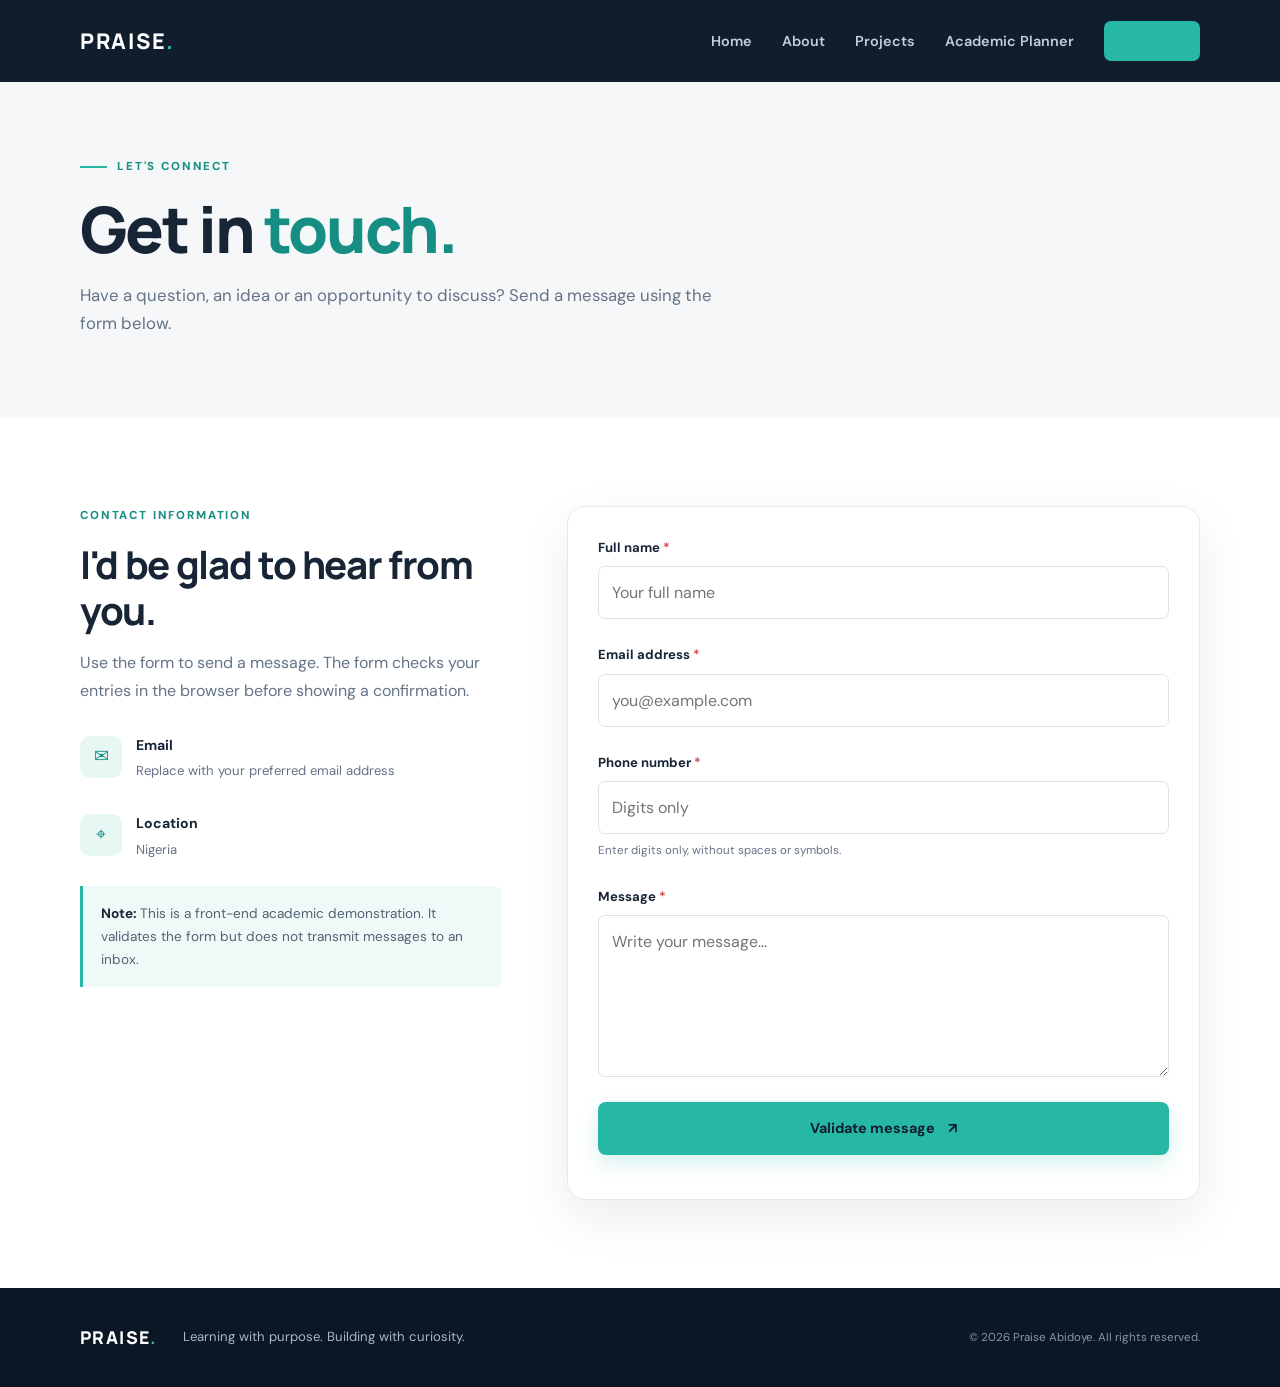
==== contact.html @ a43e48c1 "Initial Website Upload" ====
<!DOCTYPE html>
<html lang="en">
<head>
  <meta charset="UTF-8">
  <meta name="viewport" content="width=device-width, initial-scale=1.0">
  <meta name="description" content="Contact Praise Abidoye.">
  <title>Contact | Praise Abidoye</title>
  <link rel="preconnect" href="https://fonts.googleapis.com">
  <link rel="preconnect" href="https://fonts.gstatic.com" crossorigin>
  <link href="https://fonts.googleapis.com/css2?family=DM+Sans:wght@400;500;600;700&family=Manrope:wght@400;500;600;700;800&display=swap" rel="stylesheet">
  <link rel="stylesheet" href="css/style.css">
  <script src="js/script.js" defer></script>
</head>
<body>
  <a class="skip-link" href="#main">Skip to content</a>
  <header class="site-header"><nav class="nav container" aria-label="Main navigation">
    <a class="brand" href="index.html">PRAISE<span>.</span></a>
    <button class="menu-toggle" type="button" aria-label="Open navigation" aria-expanded="false" aria-controls="nav-menu"><span></span><span></span><span></span></button>
    <ul class="nav-menu" id="nav-menu"><li><a href="index.html">Home</a></li><li><a href="about.html">About</a></li><li><a href="projects.html">Projects</a></li><li><a href="planner.html">Academic Planner</a></li><li><a href="contact.html" aria-current="page" class="nav-cta">Contact</a></li></ul>
  </nav></header>

  <main id="main">
    <section class="page-hero"><div class="container"><p class="eyebrow"><span class="eyebrow-line"></span> LET'S CONNECT</p><h1>Get in <span class="accent-text">touch.</span></h1><p>Have a question, an idea or an opportunity to discuss? Send a message using the form below.</p></div></section>
    <section class="section container contact-layout">
      <div class="contact-copy"><p class="eyebrow">CONTACT INFORMATION</p><h2>I'd be glad to hear from you.</h2><p>Use the form to send a message. The form checks your entries in the browser before showing a confirmation.</p>
        <div class="contact-detail"><span class="contact-icon">✉</span><div><strong>Email</strong><p>Replace with your preferred email address</p></div></div>
        <div class="contact-detail"><span class="contact-icon">⌖</span><div><strong>Location</strong><p>Nigeria</p></div></div>
        <div class="notice"><strong>Note:</strong> This is a front-end academic demonstration. It validates the form but does not transmit messages to an inbox.</div>
      </div>
      <form id="contact-form" class="contact-form" novalidate>
        <div class="form-field"><label for="contact-name">Full name <span>*</span></label><input id="contact-name" name="name" type="text" autocomplete="name" placeholder="Your full name" required><small class="field-error" id="name-error"></small></div>
        <div class="form-field"><label for="contact-email">Email address <span>*</span></label><input id="contact-email" name="email" type="email" autocomplete="email" placeholder="you@example.com" required><small class="field-error" id="email-error"></small></div>
        <div class="form-field"><label for="contact-phone">Phone number <span>*</span></label><input id="contact-phone" name="phone" type="tel" inputmode="numeric" autocomplete="tel" placeholder="Digits only" required><small class="field-hint">Enter digits only, without spaces or symbols.</small><small class="field-error" id="phone-error"></small></div>
        <div class="form-field"><label for="contact-message">Message <span>*</span></label><textarea id="contact-message" name="message" rows="5" placeholder="Write your message..." required></textarea><small class="field-error" id="message-error"></small></div>
        <button class="button button-primary submit-button" type="submit">Validate message <span aria-hidden="true">↗</span></button>
        <p id="form-status" class="form-status" role="status" aria-live="polite"></p>
      </form>
    </section>
  </main>
  <footer class="site-footer"><div class="container footer-inner"><a class="brand brand-light" href="index.html">PRAISE<span>.</span></a><p>Learning with purpose. Building with curiosity.</p><small>© <span class="current-year">2026</span> Praise Abidoye. All rights reserved.</small></div></footer>
</body>
</html>
---- css/style.css ----
/* PRAISE ABIDOYE — ACADEMIC PORTFOLIO
   Original responsive styling using CSS Grid and Flexbox. */

:root {
  --navy: #101d2d;
  --navy-soft: #1b2d40;
  --ink: #172536;
  --muted: #647386;
  --teal: #27b7a5;
  --teal-dark: #168e83;
  --paper: #f5f7f8;
  --white: #ffffff;
  --line: #e3e9ed;
  --shadow: 0 18px 50px rgba(16, 29, 45, .08);
  --radius: 18px;
}

* { box-sizing: border-box; margin: 0; padding: 0; }
html { scroll-behavior: smooth; }
body {
  background: var(--white);
  color: var(--ink);
  font-family: "DM Sans", Arial, sans-serif;
  line-height: 1.7;
  -webkit-font-smoothing: antialiased;
}
img { display: block; max-width: 100%; }
a { color: inherit; text-decoration: none; }
button, input, textarea, select { font: inherit; }
button, a { -webkit-tap-highlight-color: transparent; }
.container { width: min(1120px, calc(100% - 48px)); margin-inline: auto; }
h1, h2, h3, .brand { font-family: "Manrope", Arial, sans-serif; letter-spacing: -.035em; }
h1 { font-size: clamp(2.7rem, 6vw, 5.3rem); line-height: 1.08; font-weight: 800; }
h2 { font-size: clamp(1.8rem, 3vw, 2.65rem); line-height: 1.2; font-weight: 750; }
h3 { font-size: 1.15rem; line-height: 1.35; }
p { color: var(--muted); }
.accent-text { color: var(--teal-dark); }
.small-text { font-size: .82rem; }
.muted { color: var(--muted); }
.skip-link { position: absolute; left: -999px; top: 10px; background: var(--teal); color: var(--navy); padding: 10px 14px; z-index: 1000; }
.skip-link:focus { left: 10px; }

/* Header and navigation */
.site-header { background: var(--navy); color: var(--white); position: relative; z-index: 20; }
.nav { min-height: 82px; display: flex; align-items: center; justify-content: space-between; gap: 24px; }
.brand { color: var(--white); font-size: 1.35rem; font-weight: 800; letter-spacing: .08em; }
.brand span { color: var(--teal); }
.nav-menu { display: flex; align-items: center; gap: 30px; list-style: none; }
.nav-menu a { color: #c4ced8; font-size: .9rem; font-weight: 600; transition: color .2s ease; }
.nav-menu a:hover, .nav-menu a[aria-current="page"] { color: var(--teal); }
.nav-menu .nav-cta { color: var(--navy); background: var(--teal); padding: 11px 19px; border-radius: 7px; }
.nav-menu .nav-cta:hover { color: var(--navy); background: #6bd6c9; }
.menu-toggle { display: none; background: transparent; border: 0; cursor: pointer; padding: 8px; }
.menu-toggle span { display: block; width: 25px; height: 2px; margin: 5px; background: white; transition: .2s; }

/* Home hero */
.hero { min-height: 610px; display: grid; grid-template-columns: 1.15fr .85fr; align-items: center; gap: 70px; padding-block: 85px; }
.eyebrow { display: flex; align-items: center; gap: 10px; color: var(--teal-dark); font-size: .72rem; font-weight: 800; letter-spacing: .16em; margin-bottom: 17px; }
.eyebrow-line { width: 27px; height: 2px; background: var(--teal); display: inline-block; }
.hero h1 { max-width: 680px; }
.hero-intro { max-width: 590px; margin-top: 24px; font-size: 1.08rem; line-height: 1.9; }
.hero-intro strong { color: var(--ink); }
.hero-actions { display: flex; flex-wrap: wrap; gap: 12px; margin-top: 32px; }
.button { display: inline-flex; align-items: center; justify-content: center; gap: 13px; border: 1px solid transparent; border-radius: 8px; padding: 13px 20px; font-weight: 700; font-size: .9rem; cursor: pointer; transition: transform .2s ease, background .2s ease, box-shadow .2s ease; }
.button:hover { transform: translateY(-2px); }
.button-primary { background: var(--teal); color: var(--navy); box-shadow: 0 8px 20px rgba(39,183,165,.2); }
.button-primary:hover { background: #59d0c2; }
.button-ghost { border-color: var(--line); color: var(--ink); background: var(--white); }
.button-ghost:hover { border-color: var(--teal); }
.hero-note { margin-top: 34px; color: var(--muted); font-size: .82rem; display: flex; align-items: center; gap: 9px; }
.status-dot { display: inline-block; width: 8px; height: 8px; background: var(--teal); border-radius: 50%; box-shadow: 0 0 0 4px rgba(39,183,165,.13); }
.hero-visual { position: relative; min-height: 430px; display: grid; place-items: center; }
.portrait-frame { width: min(340px, 82%); height: 400px; position: relative; z-index: 2; border-radius: 48% 48% 20px 20px; overflow: hidden; background: #dce7e7; box-shadow: var(--shadow); }
.portrait-frame img { width: 100%; height: 100%; object-fit: cover; }
.floating-card { position: absolute; z-index: 3; bottom: 42px; left: -5px; display: flex; align-items: center; gap: 12px; padding: 14px 18px; background: white; border-radius: 12px; box-shadow: var(--shadow); }
.floating-icon { width: 38px; height: 38px; border-radius: 10px; display: grid; place-items: center; color: var(--teal-dark); background: #e4f7f4; font-size: 1.4rem; }
.floating-card strong, .floating-card small { display: block; }
.floating-card strong { font-size: .83rem; }
.floating-card small { color: var(--muted); font-size: .72rem; }
.visual-orbit { position: absolute; border: 1px solid #d8ece9; border-radius: 50%; }
.orbit-one { width: 420px; height: 420px; }
.orbit-two { width: 480px; height: 480px; border-style: dashed; opacity: .6; }

/* Intro and reusable sections */
.intro-strip { background: var(--paper); padding-block: 55px; }
.intro-grid { display: grid; grid-template-columns: 1fr 1.1fr auto; align-items: center; gap: 45px; }
.intro-grid h2 { font-size: clamp(1.5rem, 2.7vw, 2.1rem); }
.intro-grid > p { max-width: 450px; }
.text-link { color: var(--teal-dark); font-weight: 800; font-size: .88rem; display: inline-flex; gap: 9px; align-items: center; white-space: nowrap; }
.text-link:hover { color: var(--navy); }
.section { padding-block: 88px; }
.section-heading { display: flex; align-items: end; justify-content: space-between; gap: 30px; margin-bottom: 32px; }
.section-heading .eyebrow { margin-bottom: 10px; }
.section-description { max-width: 390px; font-size: .94rem; }
.interest-grid { display: grid; grid-template-columns: repeat(3, 1fr); gap: 20px; }
.interest-card { padding: 30px; border: 1px solid var(--line); border-radius: var(--radius); background: white; transition: transform .25s ease, box-shadow .25s ease, border-color .25s ease; }
.interest-card:hover { transform: translateY(-5px); border-color: #b9e8e2; box-shadow: var(--shadow); }
.card-icon { display: inline-grid; place-items: center; width: 46px; height: 46px; background: #e7f7f4; color: var(--teal-dark); border-radius: 12px; font-size: 1.35rem; margin-bottom: 20px; }
.interest-card h3 { margin-bottom: 10px; }
.interest-card p { font-size: .9rem; }
.feature-band { background: var(--navy); color: white; padding-block: 72px; }
.feature-content { display: flex; justify-content: space-between; align-items: center; gap: 40px; }
.feature-content h2 { font-size: clamp(2rem, 4vw, 3.4rem); }
.feature-content p:not(.eyebrow) { max-width: 520px; color: #b9c5d0; margin-top: 17px; }
.eyebrow-light { color: var(--teal); }
.button-light { color: var(--navy); background: white; white-space: nowrap; }
.button-light:hover { background: #e6faf7; }

/* Page headings */
.page-hero { background: var(--paper); padding-block: 75px 80px; }
.page-hero h1 { font-size: clamp(2.7rem, 5vw, 4.4rem); }
.page-hero p:not(.eyebrow) { max-width: 650px; margin-top: 18px; font-size: 1.05rem; }

/* About */
.about-layout { display: grid; grid-template-columns: 1.5fr .8fr; gap: 65px; align-items: start; }
.about-main > p:not(.eyebrow) { margin-top: 17px; }
.about-main h2 { margin-bottom: 20px; }
.subsection { margin-top: 55px; }
.timeline-item { display: flex; gap: 17px; margin-top: 24px; }
.timeline-marker { width: 12px; height: 12px; margin-top: 8px; flex: 0 0 12px; background: var(--teal); border-radius: 50%; box-shadow: 0 0 0 5px #e1f6f2; }
.timeline-date { color: var(--teal-dark); font-size: .7rem; font-weight: 800; letter-spacing: .12em; }
.timeline-item h3 { margin-top: 5px; }
.timeline-item p { margin-top: 5px; }
.profile-card, .side-card { padding: 25px; border: 1px solid var(--line); border-radius: var(--radius); background: white; }
.profile-card { text-align: center; }
.profile-card img { width: 120px; height: 120px; border-radius: 50%; object-fit: cover; margin: 0 auto 16px; }
.profile-card h3 { font-size: 1.2rem; }
.profile-card p { font-size: .88rem; margin-top: 3px; }
.profile-tag { display: inline-block; margin-top: 14px; background: #e7f7f4; color: var(--teal-dark); padding: 5px 12px; border-radius: 30px; font-size: .72rem; font-weight: 700; }
.side-card { margin-top: 18px; }
.side-card .eyebrow { margin-bottom: 8px; }
.side-card h3 { margin-bottom: 18px; }
.skill-list { list-style: none; }
.skill-list li { display: flex; flex-direction: column; padding: 11px 0; border-bottom: 1px solid var(--line); }
.skill-list li span:first-child { font-weight: 700; font-size: .88rem; }
.skill-list li span:last-child { color: var(--muted); font-size: .77rem; }
.skill-note { font-size: .74rem; margin-top: 15px; }
.soft-section { background: var(--paper); padding-block: 75px; }

/* Projects */
.project-grid { display: grid; grid-template-columns: repeat(3, 1fr); gap: 22px; }
.project-card { border: 1px solid var(--line); border-radius: var(--radius); overflow: hidden; background: white; transition: transform .25s ease, box-shadow .25s ease; }
.project-card:hover { transform: translateY(-5px); box-shadow: var(--shadow); }
.project-image { display: block; height: 205px; overflow: hidden; background: #e8eeee; }
.project-image img { width: 100%; height: 100%; object-fit: cover; transition: transform .4s ease; }
.project-card:hover .project-image img { transform: scale(1.04); }
.project-body { padding: 24px; }
.project-meta { display: flex; justify-content: space-between; color: var(--teal-dark); font-size: .65rem; font-weight: 800; letter-spacing: .1em; }
.project-body h3 { margin-top: 14px; font-size: 1.25rem; }
.project-body p { font-size: .88rem; margin-top: 10px; min-height: 100px; }
.tag-row { display: flex; flex-wrap: wrap; gap: 7px; margin: 18px 0; }
.tag-row span { padding: 5px 9px; background: var(--paper); border-radius: 5px; color: #526274; font-size: .7rem; font-weight: 700; }
.notice { margin-top: 25px; padding: 16px 18px; background: #eff9f7; border-left: 3px solid var(--teal); color: #526274; font-size: .85rem; border-radius: 0 8px 8px 0; }
.notice strong { color: var(--ink); }
.media-section { display: grid; grid-template-columns: .8fr 1.2fr; gap: 55px; align-items: center; }
.media-section h2 { margin-bottom: 15px; }
.video-frame { overflow: hidden; border-radius: var(--radius); background: var(--navy); box-shadow: var(--shadow); }
.video-frame video { width: 100%; display: block; }

/* Planner */
.planner-layout { display: grid; grid-template-columns: 1fr 290px; gap: 30px; align-items: start; }
.planner-main { min-width: 0; }
.planner-heading { display: flex; justify-content: space-between; align-items: end; gap: 20px; margin-bottom: 25px; }
.planner-heading .eyebrow { margin-bottom: 7px; }
.saved-label { color: var(--muted); font-size: .75rem; display: flex; align-items: center; gap: 9px; }
.task-form { display: grid; grid-template-columns: 1.5fr 1fr .8fr auto; gap: 12px; padding: 20px; border: 1px solid var(--line); border-radius: 14px; background: var(--paper); align-items: end; }
.form-field { display: flex; flex-direction: column; gap: 7px; }
.form-field label { color: var(--ink); font-size: .82rem; font-weight: 700; }
.form-field label span { color: #d34c4c; }
.form-field input, .form-field textarea, .form-field select { width: 100%; border: 1px solid #dce3e8; border-radius: 7px; background: white; color: var(--ink); padding: 12px 13px; outline: none; transition: border-color .2s, box-shadow .2s; }
.form-field input:focus, .form-field textarea:focus, .form-field select:focus { border-color: var(--teal-dark); box-shadow: 0 0 0 3px rgba(39,183,165,.12); }
.add-task-button { min-height: 45px; padding-inline: 14px; white-space: nowrap; }
.task-toolbar { display: flex; justify-content: space-between; align-items: center; margin: 28px 0 14px; }
.filter-tabs { display: flex; gap: 5px; padding: 4px; background: var(--paper); border-radius: 8px; }
.filter-button { border: 0; padding: 8px 13px; background: transparent; border-radius: 6px; color: var(--muted); font-size: .8rem; font-weight: 700; cursor: pointer; }
.filter-button.active { color: var(--navy); background: white; box-shadow: 0 2px 8px #102d400d; }
.task-list { display: grid; gap: 10px; }
.task-item { display: flex; align-items: center; gap: 13px; padding: 16px; border: 1px solid var(--line); border-radius: 11px; background: white; }
.task-check { width: 19px; height: 19px; accent-color: var(--teal-dark); flex: 0 0 auto; cursor: pointer; }
.task-content { flex: 1; min-width: 0; }
.task-name { color: var(--ink); font-weight: 700; overflow-wrap: anywhere; }
.task-item.is-complete .task-name { color: #84909b; text-decoration: line-through; }
.task-details { display: flex; flex-wrap: wrap; gap: 10px; margin-top: 5px; color: var(--muted); font-size: .72rem; }
.priority { padding: 2px 8px; border-radius: 20px; font-weight: 700; }
.priority-high { background: #fff0ed; color: #b84b36; }
.priority-normal { background: #edf4fa; color: #46647e; }
.priority-low { background: #edf8f1; color: #398056; }
.delete-task { border: 0; background: transparent; color: #b64b4b; cursor: pointer; padding: 7px 9px; border-radius: 6px; font-size: .8rem; font-weight: 700; }
.delete-task:hover { background: #fff0ef; }
.empty-state { padding: 35px 20px; text-align: center; border: 1px dashed #ccd7dd; border-radius: 11px; color: var(--muted); font-size: .9rem; }
.progress-card { padding: 25px; background: var(--navy); color: white; border-radius: var(--radius); }
.progress-number { display: flex; align-items: baseline; gap: 8px; margin: 12px 0 17px; }
.progress-number strong { font-family: "Manrope", sans-serif; font-size: 2.7rem; }
.progress-number span { color: #b8c4d0; font-size: .8rem; }
.progress-track { height: 7px; background: #34485b; border-radius: 10px; overflow: hidden; }
.progress-track span { display: block; height: 100%; width: 0; background: var(--teal); border-radius: inherit; transition: width .3s ease; }
.progress-stats { display: flex; justify-content: space-between; gap: 10px; margin-top: 17px; color: #c1ccd6; font-size: .72rem; }
.progress-stats strong { color: white; display: block; font-size: 1.1rem; }
.planner-tip p { font-size: .85rem; }

/* Contact */
.contact-layout { display: grid; grid-template-columns: .8fr 1.2fr; gap: 65px; align-items: start; }
.contact-copy h2 { margin-bottom: 15px; }
.contact-detail { display: flex; align-items: center; gap: 14px; margin-top: 27px; }
.contact-icon { width: 42px; height: 42px; display: grid; place-items: center; background: #e7f7f4; color: var(--teal-dark); border-radius: 10px; font-size: 1.1rem; }
.contact-detail strong { font-size: .88rem; }
.contact-detail p { font-size: .82rem; margin-top: 2px; }
.contact-form { padding: 30px; border: 1px solid var(--line); border-radius: var(--radius); box-shadow: var(--shadow); }
.contact-form .form-field { margin-bottom: 18px; }
.contact-form textarea { resize: vertical; min-height: 130px; }
.field-hint { color: var(--muted); font-size: .72rem; }
.field-error { color: #c23e3e; font-size: .75rem; min-height: 0; }
.input-error { border-color: #c23e3e !important; }
.form-status { margin-top: 14px; font-size: .86rem; font-weight: 700; }
.form-status.success { color: #16804f; }
.form-status.error { color: #bd3f3f; }
.submit-button { width: 100%; }

/* Footer */
.site-footer { background: #0b1725; color: white; padding-block: 35px; }
.footer-inner { display: grid; grid-template-columns: auto 1fr auto; gap: 25px; align-items: center; }
.brand-light { font-size: 1.1rem; }
.footer-inner p { color: #aab7c4; font-size: .82rem; }
.footer-inner small { color: #8796a5; font-size: .72rem; }

/* Responsive layout */
@media (max-width: 900px) {
  .hero { gap: 30px; }
  .intro-grid { grid-template-columns: 1fr 1fr; }
  .intro-grid .text-link { grid-column: 2; }
  .project-grid { grid-template-columns: repeat(2, 1fr); }
  .task-form { grid-template-columns: 1fr 1fr; }
  .add-task-button { width: 100%; }
  .about-layout, .contact-layout { gap: 35px; }
}
@media (max-width: 700px) {
  .container { width: min(100% - 36px, 560px); }
  .nav { min-height: 72px; }
  .menu-toggle { display: block; }
  .nav-menu { display: none; position: absolute; top: 72px; left: 0; right: 0; padding: 18px 24px 24px; background: var(--navy); flex-direction: column; align-items: stretch; gap: 0; border-top: 1px solid #2a3b4d; }
  .nav-menu.open { display: flex; }
  .nav-menu li a { display: block; padding: 12px 5px; }
  .nav-menu .nav-cta { text-align: center; margin-top: 8px; }
  .hero { grid-template-columns: 1fr; text-align: center; padding-block: 55px 65px; gap: 25px; }
  .hero-copy { order: 2; }
  .hero-visual { order: 1; min-height: 300px; }
  .portrait-frame { height: 290px; width: 245px; }
  .orbit-one { width: 310px; height: 310px; }
  .orbit-two { width: 350px; height: 350px; }
  .hero-actions, .hero-note { justify-content: center; }
  .hero-intro { font-size: .98rem; }
  .floating-card { bottom: 12px; left: 0; }
  .intro-grid { grid-template-columns: 1fr; gap: 17px; }
  .intro-grid .text-link { grid-column: auto; }
  .section { padding-block: 65px; }
  .section-heading { align-items: start; flex-direction: column; gap: 12px; }
  .interest-grid, .project-grid { grid-template-columns: 1fr; }
  .feature-content { align-items: start; flex-direction: column; }
  .page-hero { padding-block: 55px; }
  .about-layout, .contact-layout, .media-section, .planner-layout { grid-template-columns: 1fr; }
  .about-sidebar { order: -1; }
  .task-form { grid-template-columns: 1fr; }
  .planner-heading { align-items: start; flex-direction: column; }
  .planner-sidebar { order: -1; }
  .footer-inner { grid-template-columns: 1fr; gap: 8px; text-align: center; }
  .footer-inner .brand { justify-self: center; }
}
@media (max-width: 420px) {
  .container { width: calc(100% - 28px); }
  .hero h1 { font-size: 2.55rem; }
  .button { width: 100%; }
  .task-item { align-items: flex-start; }
  .task-toolbar { align-items: flex-start; flex-direction: column; gap: 10px; }
  .filter-button { padding-inline: 10px; }
  .contact-form { padding: 20px; }
}
@media (prefers-reduced-motion: reduce) {
  *, *::before, *::after { scroll-behavior: auto !important; transition-duration: .01ms !important; animation-duration: .01ms !important; }
}


/* Accessible academic profile table */
.table-wrap { width: 100%; overflow-x: auto; margin-top: 18px; border: 1px solid var(--line); border-radius: 12px; }
.profile-table { width: 100%; border-collapse: collapse; background: white; text-align: left; }
.profile-table caption { text-align: left; padding: 13px 16px; color: var(--muted); font-size: .78rem; background: var(--paper); }
.profile-table th, .profile-table td { padding: 14px 16px; border-top: 1px solid var(--line); vertical-align: top; font-size: .86rem; }
.profile-table th { width: 34%; color: var(--ink); font-weight: 700; background: #fbfcfc; }
.profile-table td { color: var(--muted); }
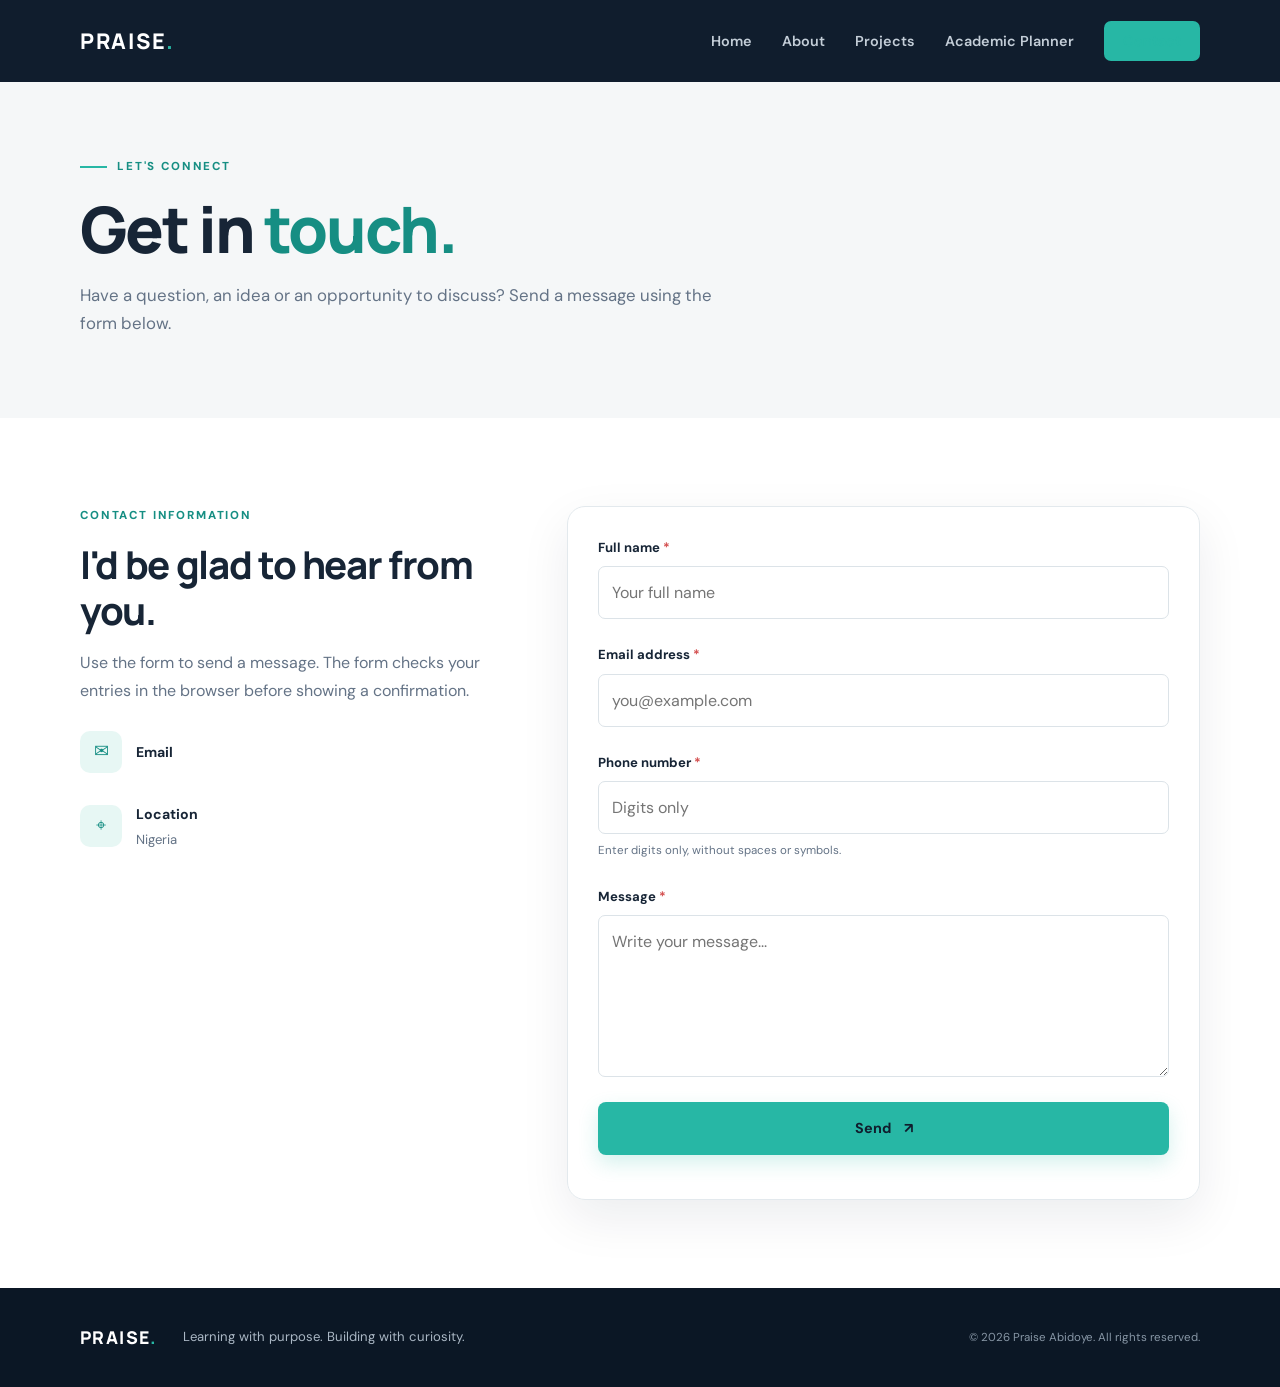
==== commit 5ee2e6f1: "Update contact email display and button text" ====
--- a/contact.html
+++ b/contact.html
@@ -23,16 +23,16 @@
     <section class="page-hero"><div class="container"><p class="eyebrow"><span class="eyebrow-line"></span> LET'S CONNECT</p><h1>Get in <span class="accent-text">touch.</span></h1><p>Have a question, an idea or an opportunity to discuss? Send a message using the form below.</p></div></section>
     <section class="section container contact-layout">
       <div class="contact-copy"><p class="eyebrow">CONTACT INFORMATION</p><h2>I'd be glad to hear from you.</h2><p>Use the form to send a message. The form checks your entries in the browser before showing a confirmation.</p>
-        <div class="contact-detail"><span class="contact-icon">✉</span><div><strong>Email</strong><p>Replace with your preferred email address</p></div></div>
+        <div class="contact-detail"><span class="contact-icon">✉</span><div><strong>Email</strong></div></div>
         <div class="contact-detail"><span class="contact-icon">⌖</span><div><strong>Location</strong><p>Nigeria</p></div></div>
-        <div class="notice"><strong>Note:</strong> This is a front-end academic demonstration. It validates the form but does not transmit messages to an inbox.</div>
+      
       </div>
       <form id="contact-form" class="contact-form" novalidate>
         <div class="form-field"><label for="contact-name">Full name <span>*</span></label><input id="contact-name" name="name" type="text" autocomplete="name" placeholder="Your full name" required><small class="field-error" id="name-error"></small></div>
         <div class="form-field"><label for="contact-email">Email address <span>*</span></label><input id="contact-email" name="email" type="email" autocomplete="email" placeholder="you@example.com" required><small class="field-error" id="email-error"></small></div>
         <div class="form-field"><label for="contact-phone">Phone number <span>*</span></label><input id="contact-phone" name="phone" type="tel" inputmode="numeric" autocomplete="tel" placeholder="Digits only" required><small class="field-hint">Enter digits only, without spaces or symbols.</small><small class="field-error" id="phone-error"></small></div>
         <div class="form-field"><label for="contact-message">Message <span>*</span></label><textarea id="contact-message" name="message" rows="5" placeholder="Write your message..." required></textarea><small class="field-error" id="message-error"></small></div>
-        <button class="button button-primary submit-button" type="submit">Validate message <span aria-hidden="true">↗</span></button>
+        <button class="button button-primary submit-button" type="submit"> Send <span aria-hidden="true">↗</span></button>
         <p id="form-status" class="form-status" role="status" aria-live="polite"></p>
       </form>
     </section>
